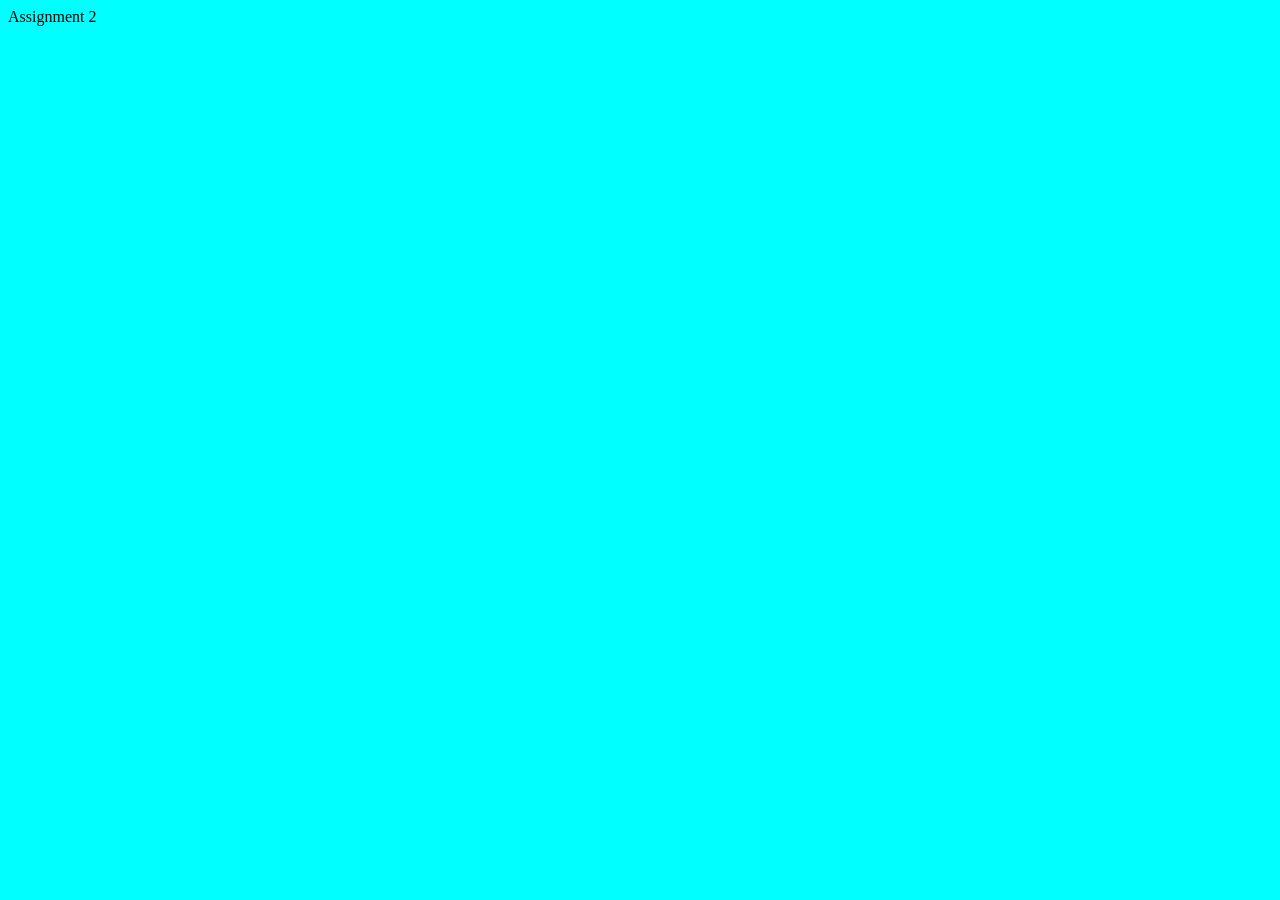
==== index.html @ d629e726 "Check CSS connection" ====
<!DOCTYPE html>
<html lang="en">

<head>
    <meta charset="UTF-8">
    <meta name="viewport" content="width=device-width, initial-scale=1.0">
    <title>TechWave Assignment 2</title>
    <link rel="stylesheet" href="./styles/mainstyle.css">
</head>

<body>
    Assignment 2

</body>

</html>
---- styles/mainstyle.css ----
body {
    background-color: aqua;
}
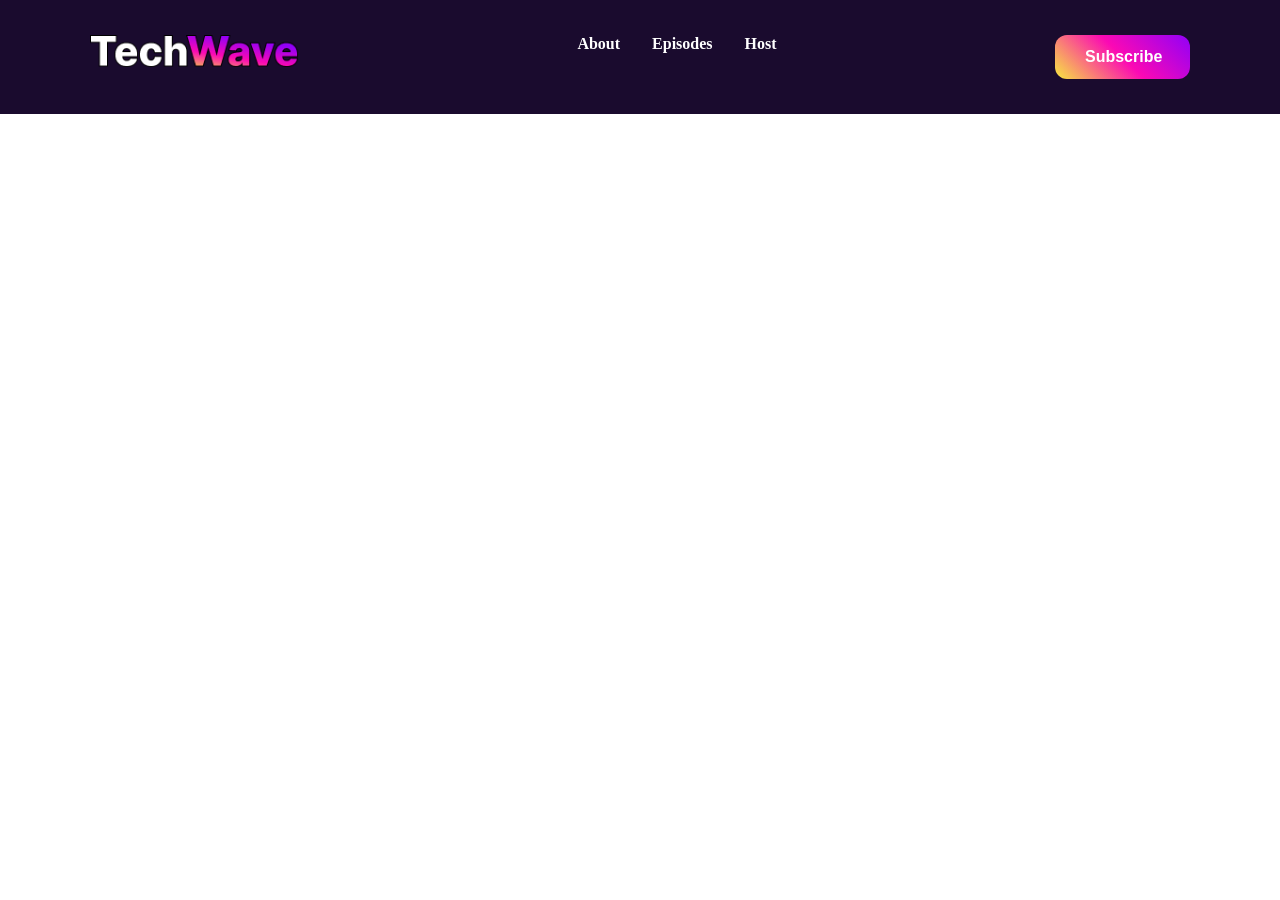
==== commit 002e56cf: "Navbar complete with responsive" ====
--- a/index.html
+++ b/index.html
@@ -9,7 +9,46 @@
 </head>
 
 <body>
-    Assignment 2
+    <!-- Header section start -->
+    <header class="header-section">
+        <nav class="navbar display-flex">
+            <img class="logo" src="./assets/TechWave.png" alt="TechWave logo">
+            <ul class="navbar-links display-flex">
+                <li class="navbar-item"><a href="" class="navbar-link">About</a></li>
+                <li class="navbar-item"><a href="" class="navbar-link">Episodes</a></li>
+                <li class="navbar-item"><a href="" class="navbar-link">Host</a></li>
+
+            </ul>
+
+            <button class="btn-primary-nav">Subscribe</button>
+
+
+
+            <img class="van-mobile-menu" src="./assets/hamburger-menu.png" alt="">
+
+
+
+
+        </nav>
+
+    </header>
+
+    <!-- Header section End -->
+
+    <!-- main start -->
+
+    <main>
+
+    </main>
+
+    <!-- Main End -->
+
+    <!-- Footer start -->
+
+    <footer>
+
+    </footer>
+    <!-- Footer End -->
 
 </body>
 
--- a/styles/mainstyle.css
+++ b/styles/mainstyle.css
@@ -1,3 +1,99 @@
-body {
-    background-color: aqua;
+* {
+    margin: 0;
+    padding: 0;
+}
+
+/* Share styles start */
+.display-flex {
+    display: flex;
+}
+
+/* Share styles End */
+
+/* Navbar style start  */
+
+.header-section {
+    background-color: rgba(26, 11, 46, 1);
+}
+
+.navbar {
+    max-width: 1100px;
+    justify-content: space-between;
+    margin: 0px auto;
+    padding: 35px;
+    /* align-items: center; */
+
+}
+
+.logo {
+    max-width: 219px;
+    height: 32px;
+}
+
+.navbar-links {
+
+    gap: 32px;
+}
+
+.navbar-item {
+
+    list-style: none;
+
+
+}
+
+.navbar-link {
+    text-decoration: none;
+    color: #ffffff;
+    font-size: 1rem;
+    font-weight: 600;
+}
+
+.btn-primary-nav {
+    max-width: 135px;
+    height: 44px;
+    cursor: pointer;
+    padding: 12px 30px;
+    font-size: 1rem;
+    font-weight: 600;
+    color: #ffffff;
+    border: none;
+
+    border-radius: 12px;
+
+    background: linear-gradient(45deg, #F7E93F, #FB09B4, #9100F8);
+}
+
+
+.van-mobile-menu {
+    width: 24px;
+    height: 24px;
+}
+
+
+/* Navbar style End  */
+
+
+@media screen and (min-width: 576px) {
+    .van-mobile-menu {
+        display: none;
+    }
+}
+
+/* Mobile, responsive start */
+@media screen and (max-width: 576px) {
+
+    .navbar-links,
+    .btn-primary-nav {
+        display: none;
+    }
+
+    .logo {
+        max-width: 100px;
+
+    }
+
+    .navbar {}
+
+
 }
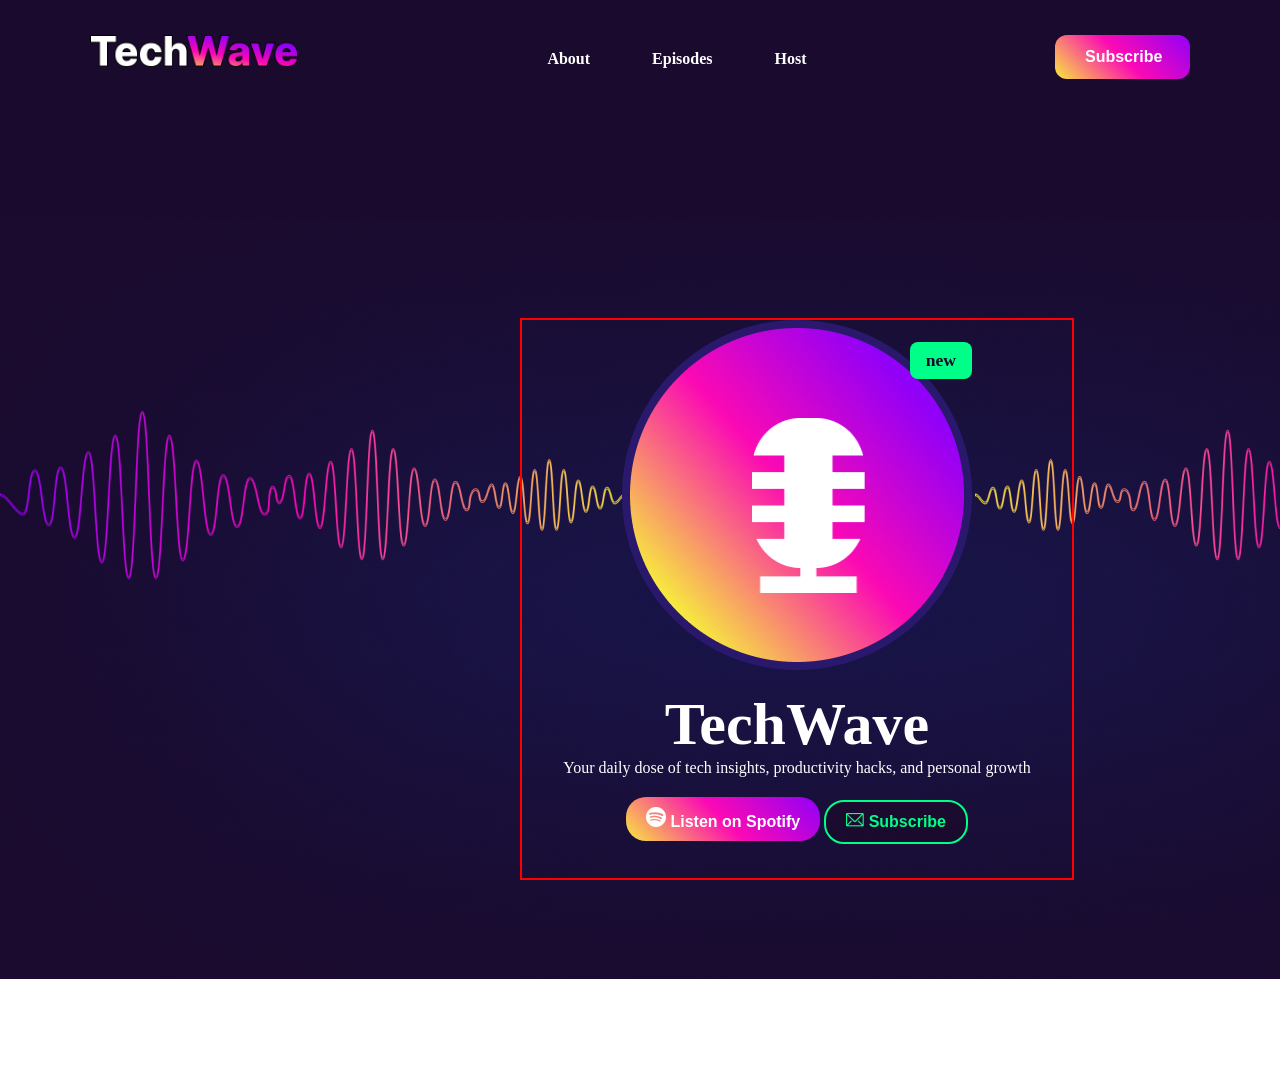
==== commit 0da15dd3: "Hero section completed and updated" ====
--- a/index.html
+++ b/index.html
@@ -12,7 +12,7 @@
     <!-- Header section start -->
     <header class="header-section">
         <nav class="navbar display-flex">
-            <img class="logo" src="./assets/TechWave.png" alt="TechWave logo">
+            <a href=""><img class="logo" src="./assets/TechWave.png" alt="TechWave logo"></a>
             <ul class="navbar-links display-flex">
                 <li class="navbar-item"><a href="" class="navbar-link">About</a></li>
                 <li class="navbar-item"><a href="" class="navbar-link">Episodes</a></li>
@@ -30,6 +30,36 @@
 
 
         </nav>
+
+        <!-- Hero section start  -->
+        <section class="hero-container display-flex">
+            <div class="hero-content">
+                <div class="hero-image-section-min display-flex">
+
+                    <div class="heo-image display-flex">
+
+                        <img src="./assets/microphone.png" alt="">
+                    </div>
+
+                    <div class="hero-img-new">
+                        <p> new </p>
+                    </div>
+
+                </div>
+                <div class="techwave-section">
+                    <h3 class="section-title">TechWave</h3>
+                    <p class="section-description">Your daily dose of tech insights, productivity hacks, and personal
+                        growth</p>
+                    <div class="hero-buttn-group">
+                        <button class="btn-hero-spotify"> <img src="./assets/spotify.png" alt=""> Listen on Spotify
+                        </button>
+                        <button class="btn-hero-sub"> <img src="./assets/message.png" alt=""> Subscribe</button>
+                    </div>
+
+                </div>
+            </div>
+        </section>
+        <!-- Hero section End  -->
 
     </header>
 
--- a/styles/mainstyle.css
+++ b/styles/mainstyle.css
@@ -6,6 +6,18 @@
 /* Share styles start */
 .display-flex {
     display: flex;
+}
+
+.section-title {
+    font-size: 3.75rem;
+    font-weight: bolder;
+    color: #ffffff;
+}
+
+.section-description {
+    font-size: 1rem;
+    font-weight: 400;
+    color: #ffffff;
 }
 
 /* Share styles End */
@@ -33,13 +45,21 @@
 .navbar-links {
 
     gap: 32px;
+
+    align-items: center;
 }
 
 .navbar-item {
 
     list-style: none;
-
-
+    padding: 15px;
+    border-radius: 8px;
+
+
+}
+
+.navbar-item:hover {
+    background-color: #fb09b2ad;
 }
 
 .navbar-link {
@@ -73,6 +93,115 @@
 
 /* Navbar style End  */
 
+/* Hero section styles start */
+.hero-container {
+    max-width: 1600px;
+    height: 760px;
+    background-image: url(../assets/hero-bg.png);
+    margin: 101px auto;
+
+    align-items: center;
+    justify-content: center;
+
+}
+
+.hero-content {
+    width: 550px;
+    height: 558px;
+    border: 2px solid red;
+    margin: 0 auto;
+    margin-left: 520px;
+
+
+
+}
+
+.hero-image-section-min {
+    justify-content: center;
+    align-items: center;
+    background-image: url(../assets/hero-circle.png);
+    background-repeat: no-repeat;
+
+    width: 350px;
+    height: 350px;
+    margin-left: 100px;
+
+}
+
+.heo-image {
+
+    justify-content: center;
+    width: 116px;
+    height: 175px;
+
+    /* padding: 15px; */
+    margin: 0px 0px 50px 130px;
+
+}
+
+.hero-image-section-min .hero-img-new {
+
+    margin: 0px 0px 270px 45px;
+    background-color: #00FF88;
+    color: #1A0B2E;
+    padding: 8px 16px;
+    border-radius: 8px;
+    font-size: 1.1rem;
+    font-weight: 700;
+
+}
+
+.heo-image {
+    margin-top: 70px;
+    width: 100%;
+
+}
+
+.heo-image img {
+    width: 100%;
+}
+
+.techwave-section {
+
+    text-align: center;
+    margin-top: 20px;
+
+}
+
+.hero-buttn-group {
+    margin-top: 20px;
+}
+
+.btn-hero-spotify {
+    max-width: 250px;
+    height: 44px;
+    cursor: pointer;
+    padding: 8px 20px;
+    font-size: 1rem;
+    font-weight: 600;
+    color: #ffffff;
+    border: none;
+
+    border-radius: 20px;
+
+    background: linear-gradient(45deg, #F7E93F, #FB09B4, #9100F8);
+}
+
+.btn-hero-sub {
+    color: #00FF88;
+    max-width: 250px;
+    height: 44px;
+    cursor: pointer;
+    padding: 8px 20px;
+    font-size: 1rem;
+    font-weight: 600;
+    border: 2px solid #00FF88;
+    border-radius: 20px;
+    background-color: #1a0b2ee2;
+}
+
+/* Hero section styles End */
+
 
 @media screen and (min-width: 576px) {
     .van-mobile-menu {
@@ -93,7 +222,9 @@
 
     }
 
-    .navbar {}
+    .hero-content {
+        margin-left: -60px;
+    }
 
 
 }
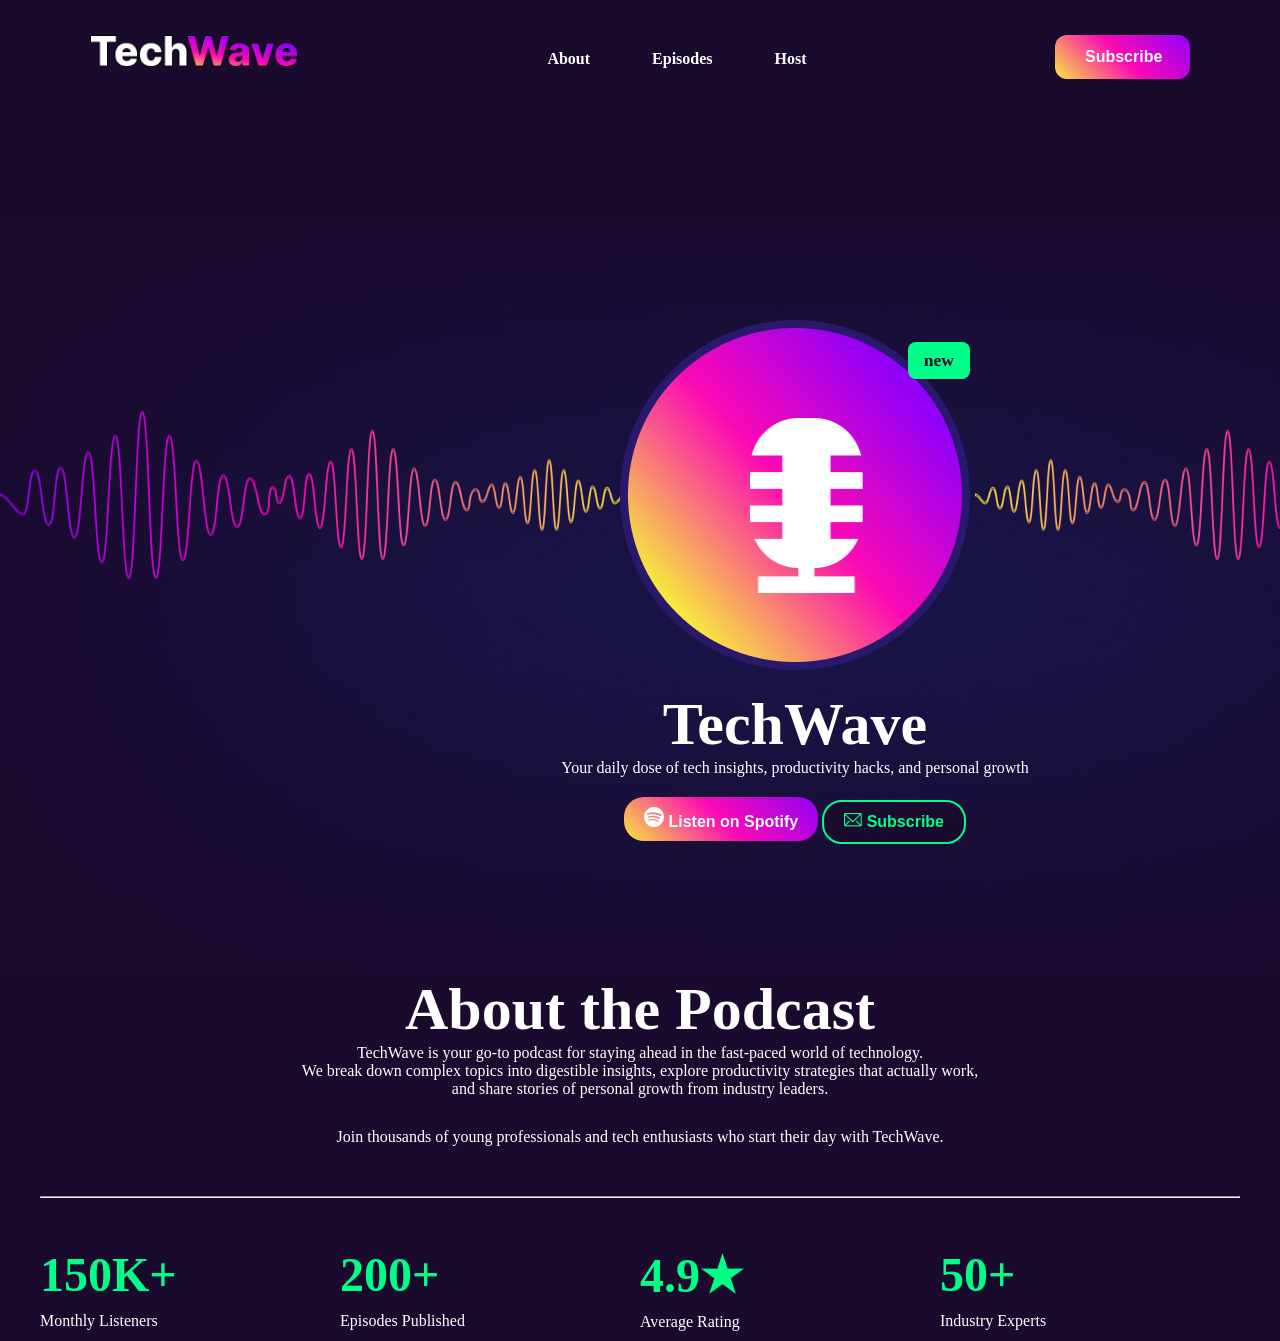
==== commit f368f910: "Added about podcast and try to mobile resposive using grid" ====
--- a/index.html
+++ b/index.html
@@ -58,6 +58,8 @@
 
                 </div>
             </div>
+
+
         </section>
         <!-- Hero section End  -->
 
@@ -68,7 +70,44 @@
     <!-- main start -->
 
     <main>
+        <!-- About Podcast section start -->
+        <div class="podcast-container">
+            <div class="about-podcast">
+                <h3 class="section-title">About the Podcast</h3>
+                <p class="section-description">TechWave is your go-to podcast for staying ahead in the fast-paced world
+                    of technology. <br>
+                    We break down complex topics into digestible insights, explore productivity strategies that actually
+                    work, <br>
+                    and share stories of personal growth from industry leaders.
+                </p>
+                <p class="section-description section-description2">Join thousands of young professionals and tech
+                    enthusiasts who start
+                    their day with TechWave.</p>
+                <hr>
+            </div>
 
+
+            <div class="records-average-monthly">
+                <div class="record">
+                    <h2 class="record-title">150K+</h2>
+                    <p class="record-description section-description">Monthly Listeners</p>
+                </div>
+                <div class="record">
+                    <h2 class="record-title">200+</h2>
+                    <p class="record-description section-description">Episodes Published</p>
+                </div>
+                <div class="record">
+                    <h2 class="record-title">4.9★</h2>
+                    <p class="record-description section-description">Average Rating</p>
+                </div>
+                <div class="record">
+                    <h2 class="record-title">50+</h2>
+                    <p class="record-description section-description">Industry Experts</p>
+                </div>
+
+            </div>
+        </div>
+        <!-- About Podcast section end -->
     </main>
 
     <!-- Main End -->
--- a/styles/mainstyle.css
+++ b/styles/mainstyle.css
@@ -108,7 +108,6 @@
 .hero-content {
     width: 550px;
     height: 558px;
-    border: 2px solid red;
     margin: 0 auto;
     margin-left: 520px;
 
@@ -202,6 +201,43 @@
 
 /* Hero section styles End */
 
+/* About podcast section styles  start */
+.podcast-container {
+    background-color: #1A0B2E;
+    margin-top: -105px;
+}
+
+.about-podcast {
+    text-align: center;
+    max-width: 1200px;
+    height: 222px;
+    margin: 0 auto;
+}
+
+.section-description2 {
+    margin-top: 30px;
+    margin-bottom: 50px;
+}
+
+.records-average-monthly {
+    display: grid;
+    grid-template-columns: repeat(4, 1fr);
+    max-width: 1200px;
+    height: 94px;
+    margin: 0 auto;
+    margin-top: 50px;
+
+
+}
+
+.record-title {
+    font-size: 3rem;
+    font-weight: bolder;
+    color: #00FF88;
+    margin-bottom: 10px;
+}
+
+/* About podcast section styles   end*/
 
 @media screen and (min-width: 576px) {
     .van-mobile-menu {
@@ -226,5 +262,10 @@
         margin-left: -60px;
     }
 
+    .records-average-monthly {
+        grid-template-columns: repeat(2, 1fr);
+        height: 300px;
+        margin-top: 160px;
+    }
 
 }
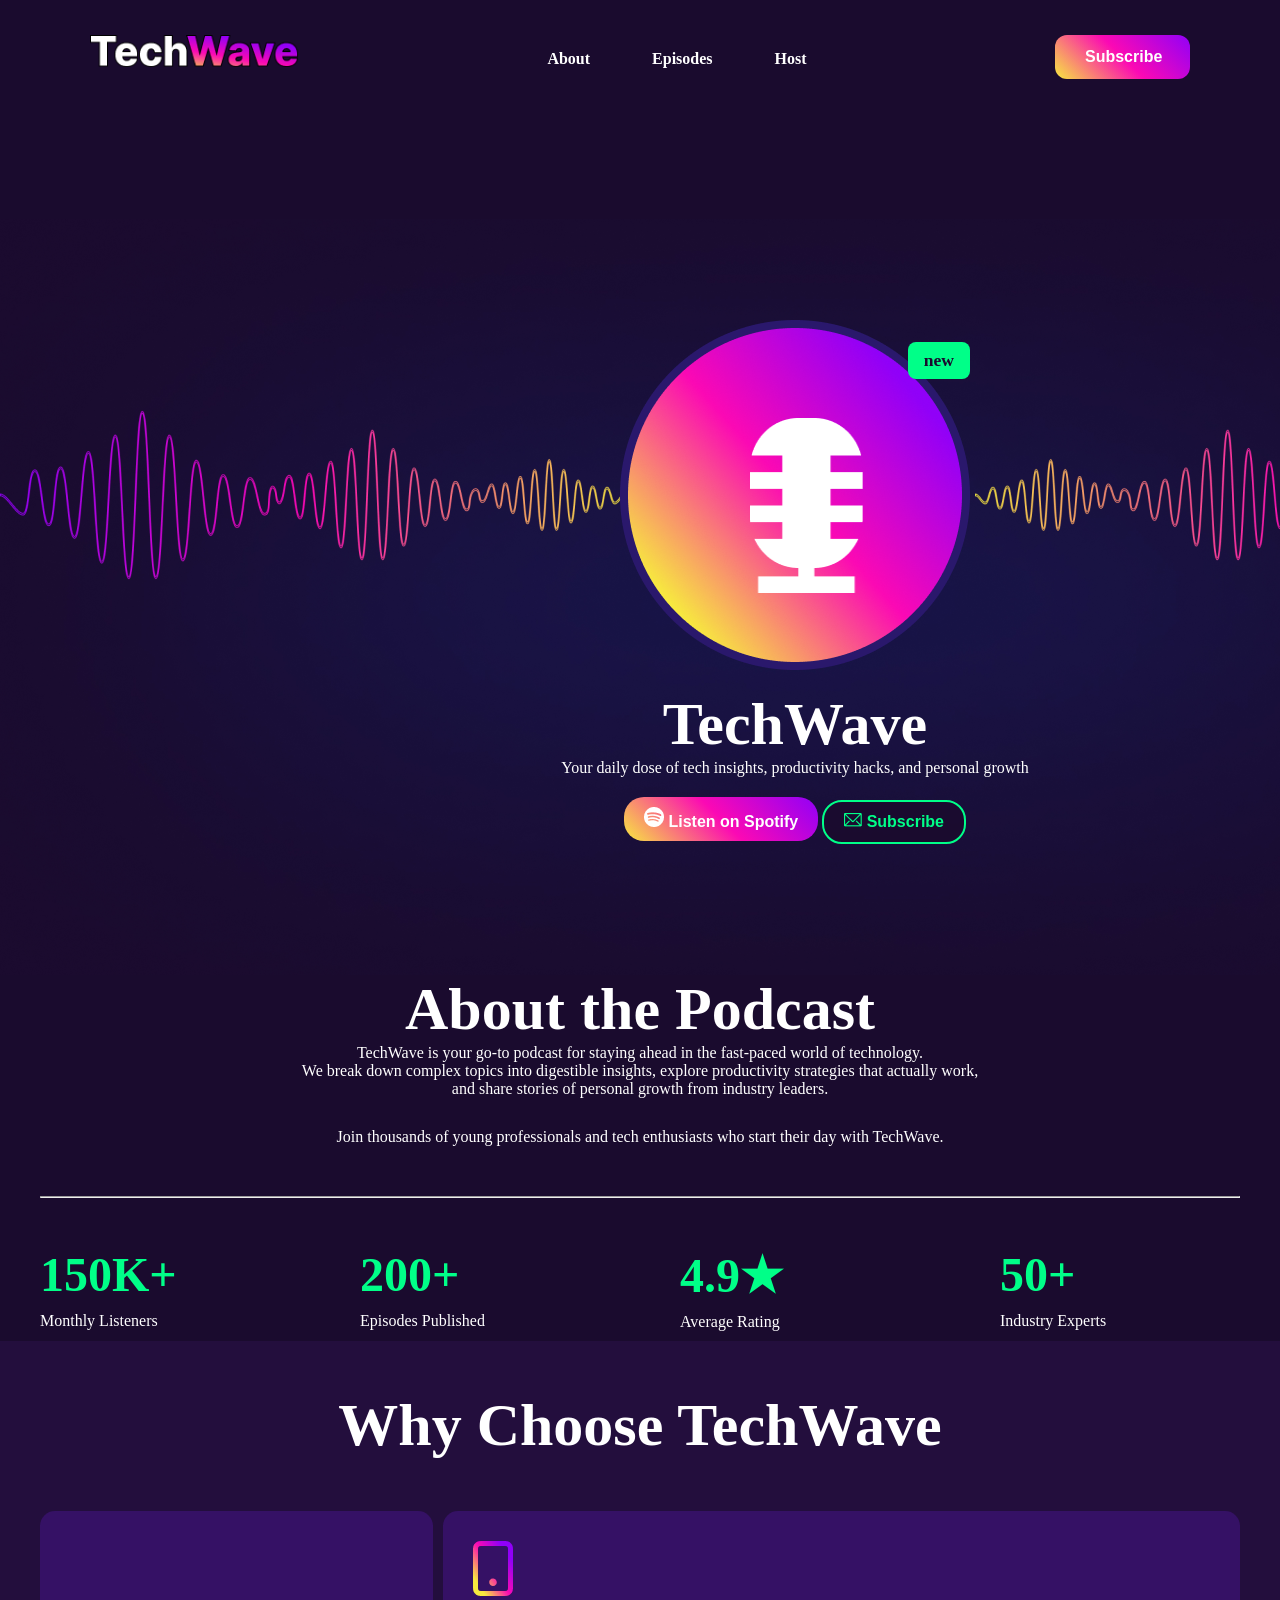
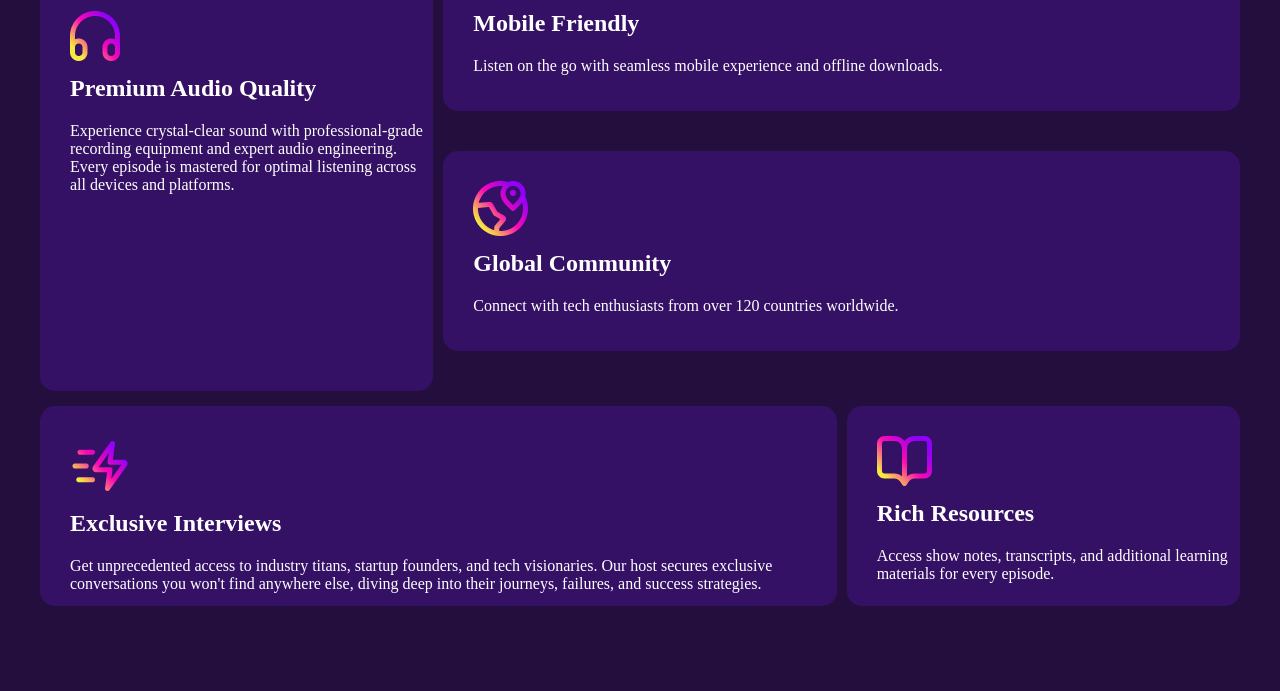
==== commit 7aea8eb8: "feature section added" ====
--- a/index.html
+++ b/index.html
@@ -71,43 +71,98 @@
 
     <main>
         <!-- About Podcast section start -->
-        <div class="podcast-container">
-            <div class="about-podcast">
-                <h3 class="section-title">About the Podcast</h3>
-                <p class="section-description">TechWave is your go-to podcast for staying ahead in the fast-paced world
-                    of technology. <br>
-                    We break down complex topics into digestible insights, explore productivity strategies that actually
-                    work, <br>
-                    and share stories of personal growth from industry leaders.
-                </p>
-                <p class="section-description section-description2">Join thousands of young professionals and tech
-                    enthusiasts who start
-                    their day with TechWave.</p>
-                <hr>
+        <section>
+            <div class="podcast-container">
+                <div class="about-podcast">
+                    <h3 class="section-title">About the Podcast</h3>
+                    <p class="section-description">TechWave is your go-to podcast for staying ahead in the fast-paced
+                        world
+                        of technology. <br>
+                        We break down complex topics into digestible insights, explore productivity strategies that
+                        actually
+                        work, <br>
+                        and share stories of personal growth from industry leaders.
+                    </p>
+                    <p class="section-description section-description2">Join thousands of young professionals and tech
+                        enthusiasts who start
+                        their day with TechWave.</p>
+                    <hr>
+                </div>
+
+
+                <div class="records-average-monthly">
+                    <div class="record">
+                        <h2 class="record-title">150K+</h2>
+                        <p class="record-description section-description">Monthly Listeners</p>
+                    </div>
+                    <div class="record">
+                        <h2 class="record-title">200+</h2>
+                        <p class="record-description section-description">Episodes Published</p>
+                    </div>
+                    <div class="record">
+                        <h2 class="record-title">4.9★</h2>
+                        <p class="record-description section-description">Average Rating</p>
+                    </div>
+                    <div class="record">
+                        <h2 class="record-title">50+</h2>
+                        <p class="record-description section-description">Industry Experts</p>
+                    </div>
+
+                </div>
+            </div>
+        </section>
+        <!-- About Podcast section end -->
+
+        <!-- Feature section (Community, mobile friendly etc.) start -->
+        <section class="feature-container">
+            <div class="feature-title">
+                <h3 class="section-title">Why Choose TechWave</h3>
+            </div>
+            <div class="feature-elements">
+                <div class="feature-element1">
+                    <img class="feature-image feature-element-img" src="./assets/headphone.png" alt="">
+                    <h4 class="feature-titles">Premium Audio Quality</h4>
+                    <p class="feature-description section-description">Experience crystal-clear sound with
+                        professional-grade recording
+                        equipment and expert audio
+                        engineering. Every episode is mastered for optimal listening across all devices and platforms.
+                    </p>
+                </div>
+                <div class="feature-element2">
+                    <img class="feature-image feature-element-img2" src="./assets/device.png" alt="">
+                    <h4 class="feature-titles"> Mobile Friendly</h4>
+                    <p class="feature-description section-description">Listen on the go with seamless mobile experience
+                        and offline downloads.
+                    </p>
+                </div>
+                <div class="feature-element3">
+                    <img class="feature-image feature-element-img2" src="./assets/location.png" alt="">
+                    <h4 class="feature-titles"> Global Community</h4>
+                    <p class="feature-description section-description">Connect with tech enthusiasts from over 120
+                        countries worldwide.
+                    </p>
+                </div>
+
+                <div class="feature-element4">
+                    <img class="feature-image feature-element-img2" src="./assets/zap-fast.png" alt="">
+                    <h4 class="feature-titles"> Exclusive Interviews</h4>
+                    <p class="feature-description section-description">Get unprecedented access to industry titans,
+                        startup founders, and tech visionaries. Our host secures exclusive conversations you won't find
+                        anywhere else, diving deep into their journeys, failures, and success strategies.
+                    </p>
+                </div>
+                <div class="feature-element5">
+                    <img class="feature-image feature-element-img2" src="./assets/resource.png" alt="">
+                    <h4 class="feature-titles">Rich Resources</h4>
+                    <p class="feature-description section-description">Access show notes, transcripts, and additional
+                        learning materials for every episode.
+                    </p>
+                </div>
             </div>
 
 
-            <div class="records-average-monthly">
-                <div class="record">
-                    <h2 class="record-title">150K+</h2>
-                    <p class="record-description section-description">Monthly Listeners</p>
-                </div>
-                <div class="record">
-                    <h2 class="record-title">200+</h2>
-                    <p class="record-description section-description">Episodes Published</p>
-                </div>
-                <div class="record">
-                    <h2 class="record-title">4.9★</h2>
-                    <p class="record-description section-description">Average Rating</p>
-                </div>
-                <div class="record">
-                    <h2 class="record-title">50+</h2>
-                    <p class="record-description section-description">Industry Experts</p>
-                </div>
-
-            </div>
-        </div>
-        <!-- About Podcast section end -->
+        </section>
+        <!-- Feature section (Community, mobile friendly etc.) End -->
     </main>
 
     <!-- Main End -->
--- a/styles/mainstyle.css
+++ b/styles/mainstyle.css
@@ -17,6 +17,12 @@
 .section-description {
     font-size: 1rem;
     font-weight: 400;
+    color: #ffffff;
+}
+
+.feature-titles {
+    font-size: 1.5rem;
+    font-weight: bold;
     color: #ffffff;
 }
 
@@ -226,6 +232,7 @@
     height: 94px;
     margin: 0 auto;
     margin-top: 50px;
+    gap: 80px;
 
 
 }
@@ -239,6 +246,106 @@
 
 /* About podcast section styles   end*/
 
+
+/* Feature section style (Community, mobile) start */
+
+.feature-container {
+    background-color: #230E3D;
+}
+
+.feature-title {
+    max-width: 1200px;
+    height: 80px;
+    margin: 0 auto;
+    text-align: center;
+    padding-top: 50px;
+    margin-bottom: 40px;
+}
+
+.feature-elements {
+    max-width: 1200px;
+    margin: 0 auto;
+    display: grid;
+    grid-template-columns: repeat(3, 1fr);
+    grid-template-rows: repeat(3, 400px);
+    gap: 10px;
+    height: 780px;
+
+
+
+
+}
+
+.feature-element1 {
+    grid-row: span 2;
+    grid-column: span 1;
+    height: 480px;
+    /* padding: 130px 20px 5px 10px; */
+    padding-left: 30px;
+    background-color: #351165;
+    border-radius: 15px;
+}
+
+.feature-element-img {
+    margin-top: 100px;
+    margin-bottom: 10px;
+}
+
+.feature-element-img2 {
+    margin-top: 30px;
+    margin-bottom: 10px;
+}
+
+.feature-element2 {
+    grid-row: span 1;
+    grid-column: span 2;
+
+    height: 50%;
+    padding-left: 30px;
+    background-color: #351165;
+    border-radius: 15px;
+}
+
+.feature-element3 {
+    grid-row: span 1;
+    grid-column: span 2;
+
+    height: 50%;
+    margin-top: -170PX;
+    padding-left: 30px;
+    background-color: #351165;
+    border-radius: 15px;
+
+}
+
+.feature-element4 {
+    grid-row: span 1;
+    grid-column: span 2;
+
+    margin-top: -325px;
+    height: 50%;
+    padding-left: 30px;
+    background-color: #351165;
+    border-radius: 15px;
+}
+
+.feature-element5 {
+
+
+    margin-top: -325px;
+    height: 50%;
+    padding-left: 30px;
+    background-color: #351165;
+    border-radius: 15px;
+}
+
+.feature-titles {
+    margin-bottom: 20px;
+}
+
+
+/* Feature section style (Community, mobile) End */
+
 @media screen and (min-width: 576px) {
     .van-mobile-menu {
         display: none;
@@ -268,4 +375,8 @@
         margin-top: 160px;
     }
 
+    .feature-elements {
+        grid-template-columns: 1fr;
+    }
+
 }
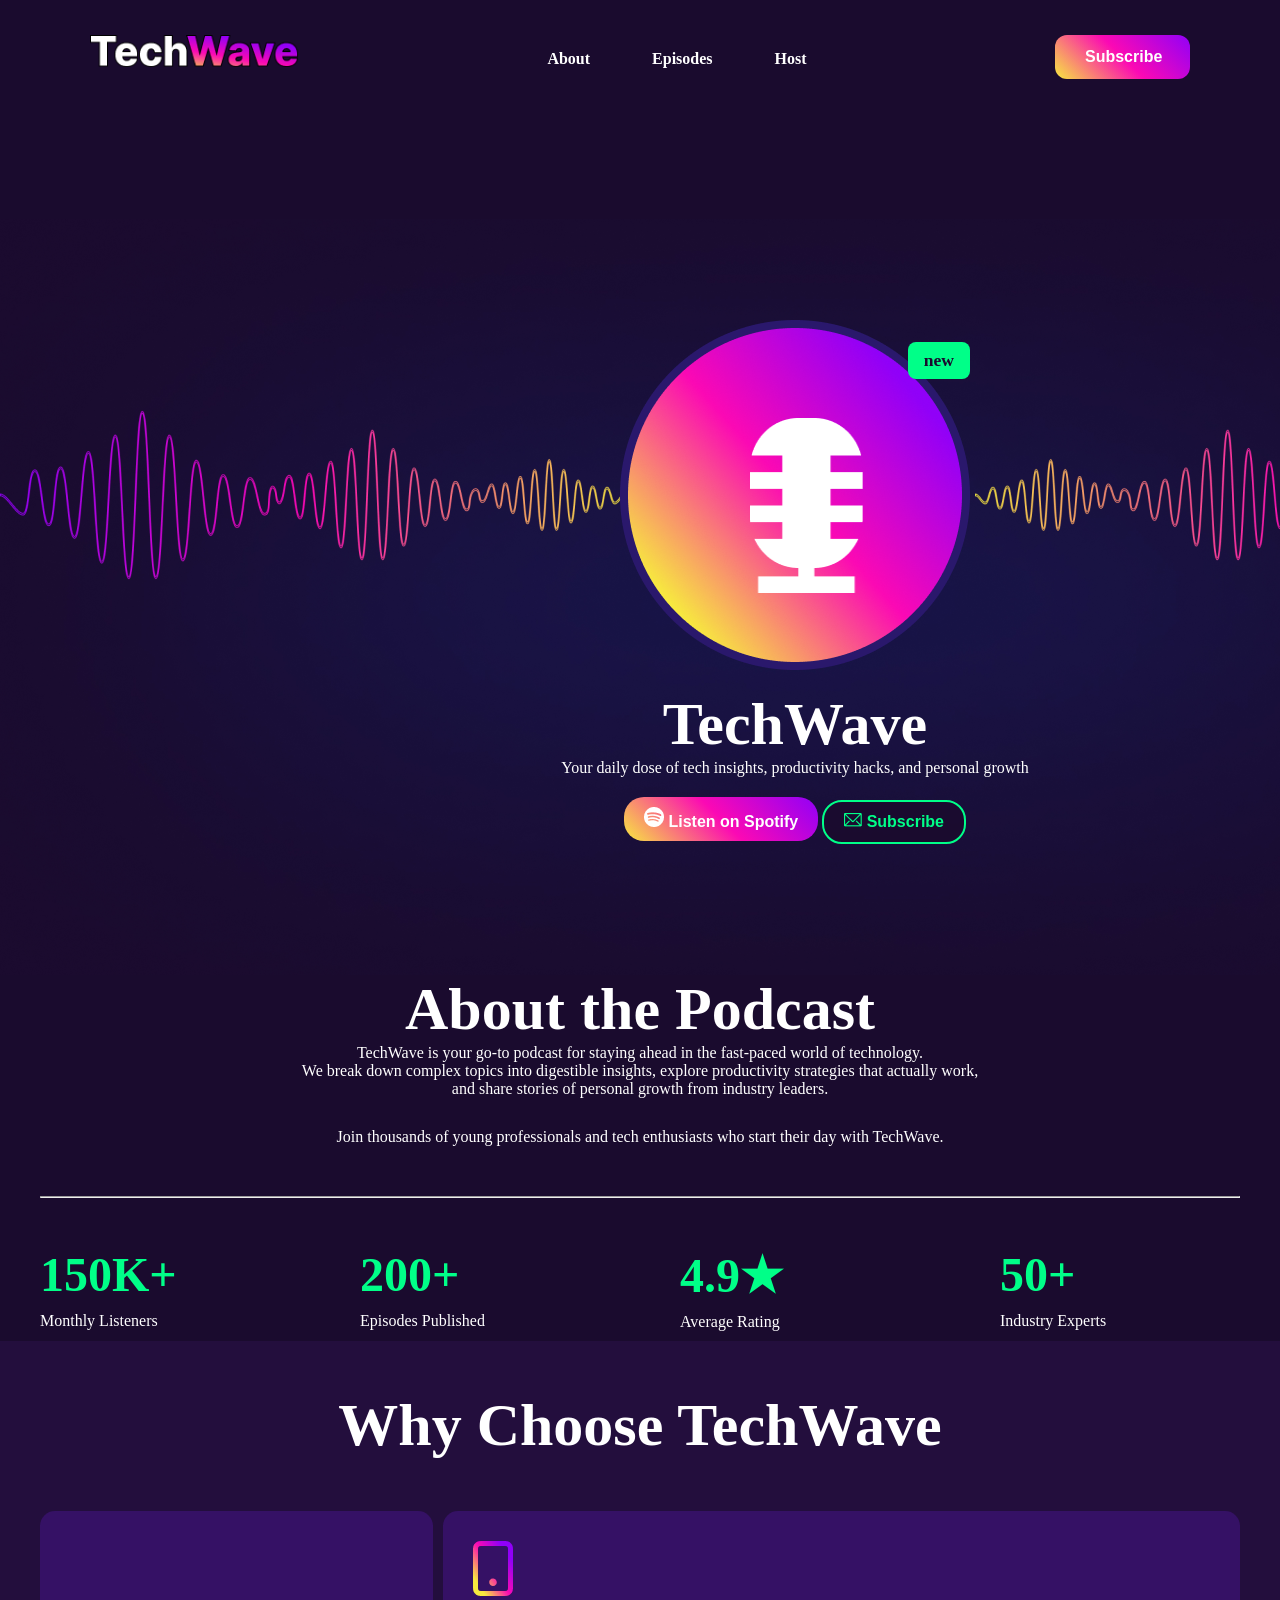
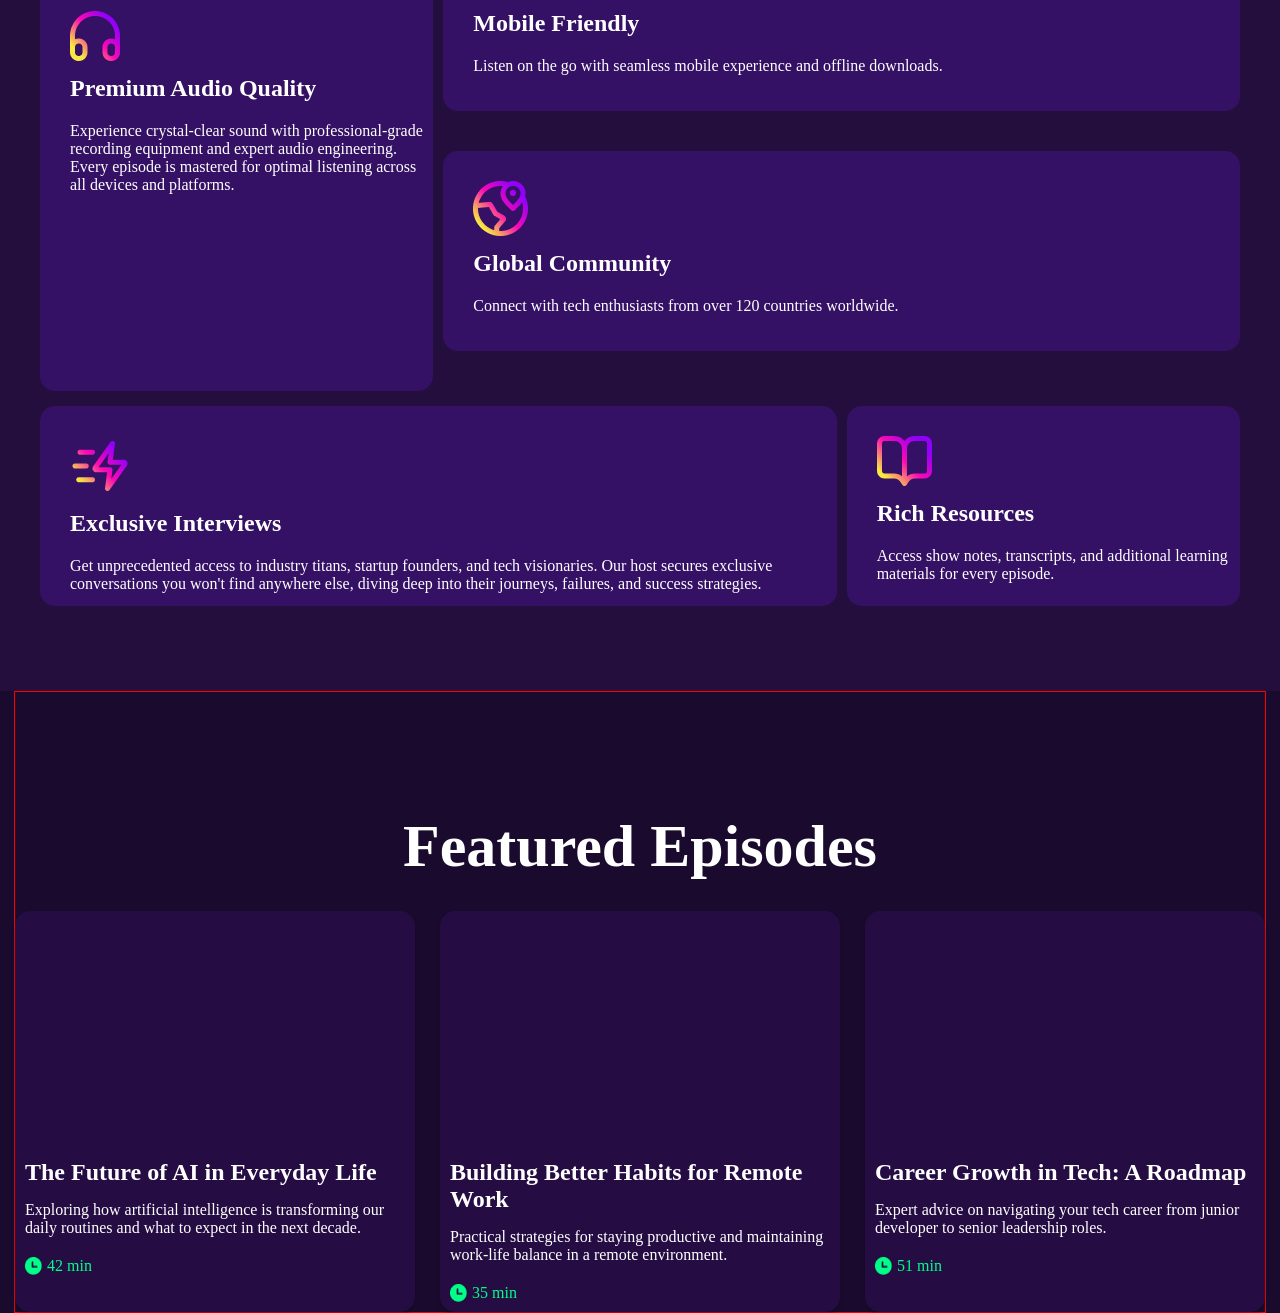
==== commit e12bc2ab: "Added feature episod and mobile" ====
--- a/index.html
+++ b/index.html
@@ -163,6 +163,53 @@
 
         </section>
         <!-- Feature section (Community, mobile friendly etc.) End -->
+
+        <!-- featured Episodes and meet the host start -->
+        <section class="feature-meet-host">
+            <div class="feature-episodes">
+                <div>
+                    <h2 class="section-title feature-episod-meet-title">Featured Episodes</h2>
+                </div>
+                <div class="feature-episodes-cards display-flex">
+                    <div class="feature-episodes-card">
+                        <iframe class="ireame" width="380" height="224" src="https://www.youtube.com/embed/tgbNymZ7vqY">
+                        </iframe>
+                        <h4 class="feature-episode-title">The Future of AI in Everyday Life</h4>
+                        <p class="section-description">Exploring how artificial intelligence is transforming our daily
+                            routines and what to
+                            expect
+                            in the next decade.</p>
+                        <div class="display-flex watch-time-container">
+                            <img src="./assets/clock.png" alt="">
+                            <p><span class="watch-time">42 min</span></p>
+                        </div>
+                    </div>
+                    <div class="feature-episodes-card">
+                        <iframe class="ireame" width="380" height="224" src="https://www.youtube.com/embed/tgbNymZ7vqY">
+                        </iframe>
+                        <h4 class="feature-episode-title">Building Better Habits for Remote Work</h4>
+                        <p class="section-description">Practical strategies for staying productive and maintaining
+                            work-life balance in a remote environment.</p>
+                        <div class="display-flex watch-time-container">
+                            <img src="./assets/clock.png" alt="">
+                            <p><span class="watch-time">35 min</span></p>
+                        </div>
+                    </div>
+                    <div class="feature-episodes-card">
+                        <iframe class="ireame" width="380" height="224" src="https://www.youtube.com/embed/tgbNymZ7vqY">
+                        </iframe>
+                        <h4 class="feature-episode-title">Career Growth in Tech: A Roadmap</h4>
+                        <p class="section-description">Expert advice on navigating your tech career from junior
+                            developer to senior leadership roles.</p>
+                        <div class="display-flex watch-time-container">
+                            <img src="./assets/clock.png" alt="">
+                            <p><span class="watch-time">51 min</span></p>
+                        </div>
+                    </div>
+                </div>
+            </div>
+        </section>
+        <!-- featured Episodes and meet the host End -->
     </main>
 
     <!-- Main End -->
--- a/styles/mainstyle.css
+++ b/styles/mainstyle.css
@@ -346,6 +346,65 @@
 
 /* Feature section style (Community, mobile) End */
 
+/* feature episode and meet host start */
+
+.feature-meet-host {
+    background-color: #1A0B2E;
+}
+
+.feature-episodes {
+    max-width: 1250px;
+    border: 1px solid red;
+    margin: 0 auto;
+}
+
+.feature-episod-meet-title {
+    text-align: center;
+    padding-top: 120px;
+    margin-bottom: 30px;
+}
+
+.feature-episodes-cards {
+    gap: 25px;
+}
+
+.feature-episodes-card {
+    background-color: #250D44;
+    border-radius: 15px;
+    padding: 10px;
+    box-shadow: 0 4px 4px rgba(0, 0, 0, 0.25);
+
+
+}
+
+.feature-episode-title {
+    font-size: 1.5rem;
+    font-weight: bold;
+    color: #ffffff;
+    margin-bottom: 15px;
+    margin-top: 10px;
+
+}
+
+.watch-time-container {
+    margin-top: 20px;
+}
+
+.watch-time {
+    font-size: 1rem;
+    font-weight: 500;
+    color: #00FF88;
+    margin-left: 5px;
+
+}
+
+.ireame {
+    border: none;
+    border-radius: 15px;
+}
+
+/* feature episode and meet host end */
+
 @media screen and (min-width: 576px) {
     .van-mobile-menu {
         display: none;
@@ -354,6 +413,7 @@
 
 /* Mobile, responsive start */
 @media screen and (max-width: 576px) {
+
 
     .navbar-links,
     .btn-primary-nav {
@@ -379,4 +439,8 @@
         grid-template-columns: 1fr;
     }
 
+    .feature-episodes-cards {
+        flex-direction: column;
+    }
+
 }
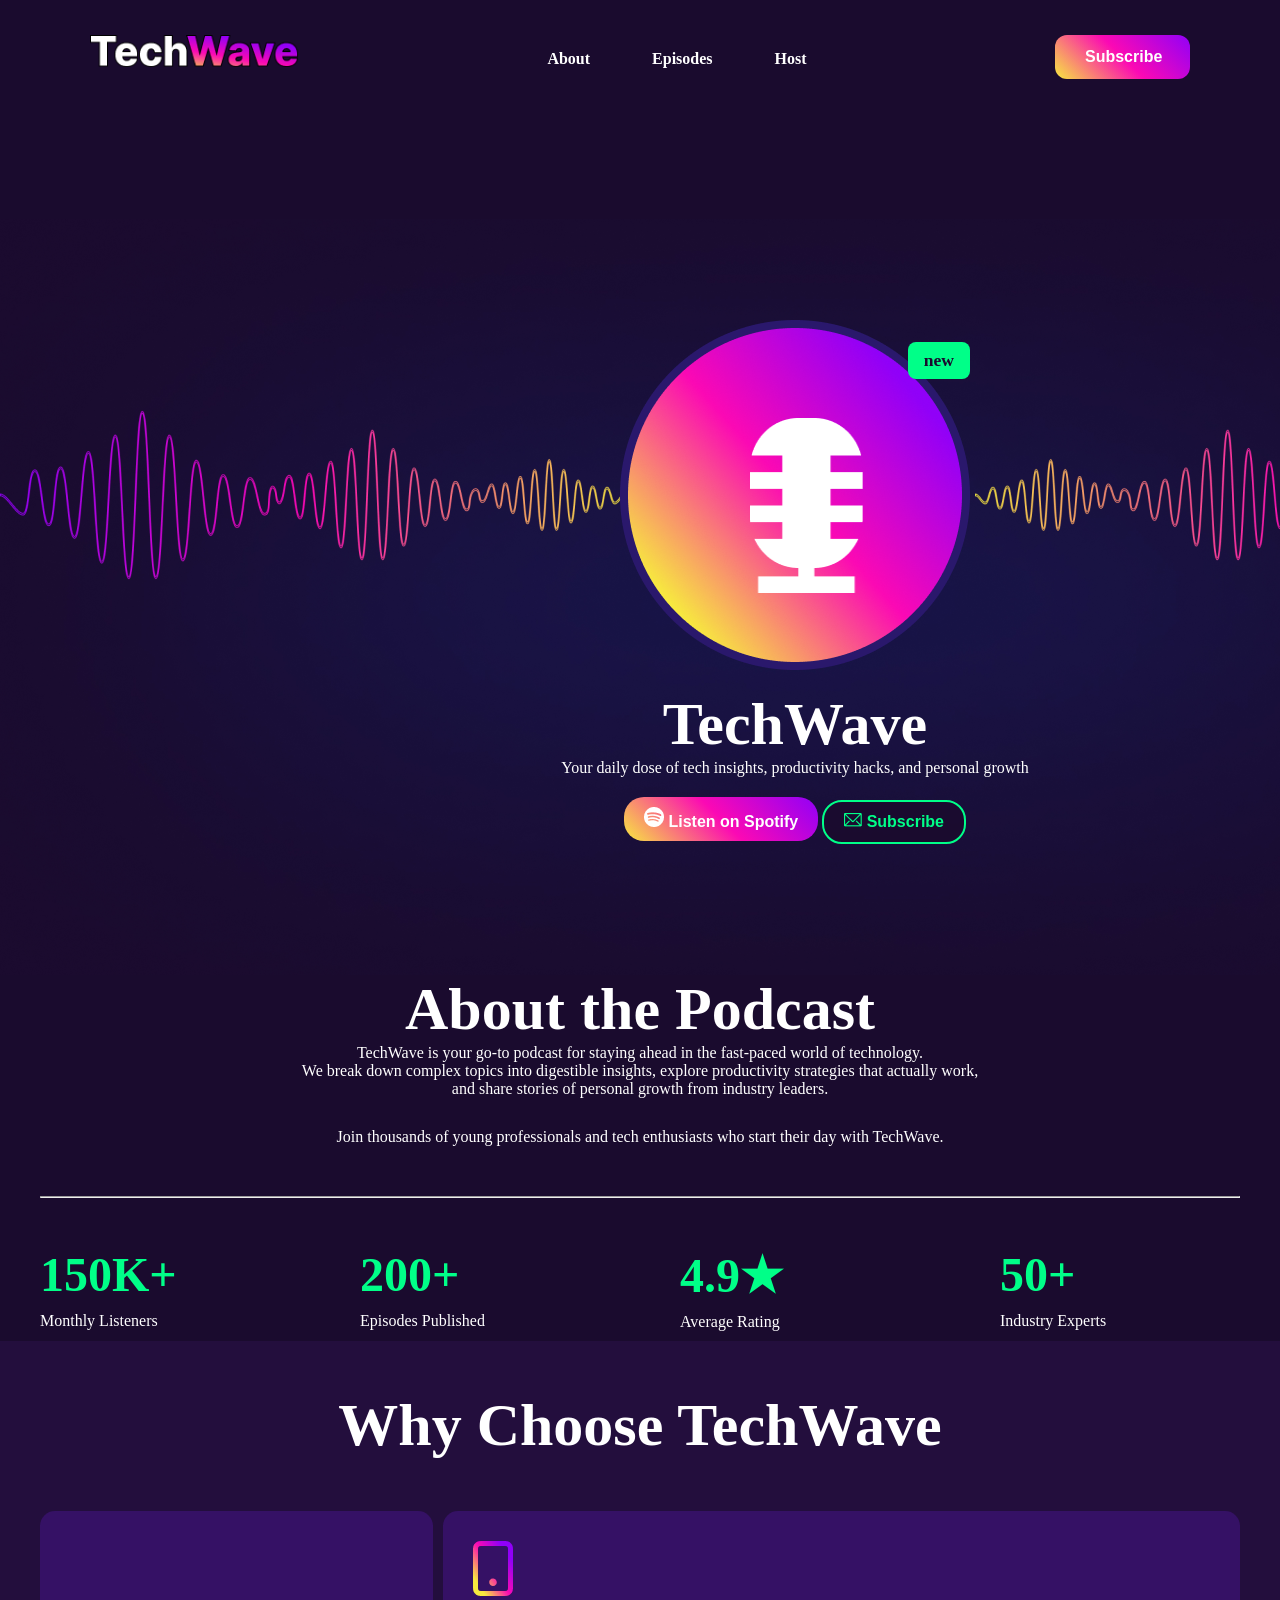
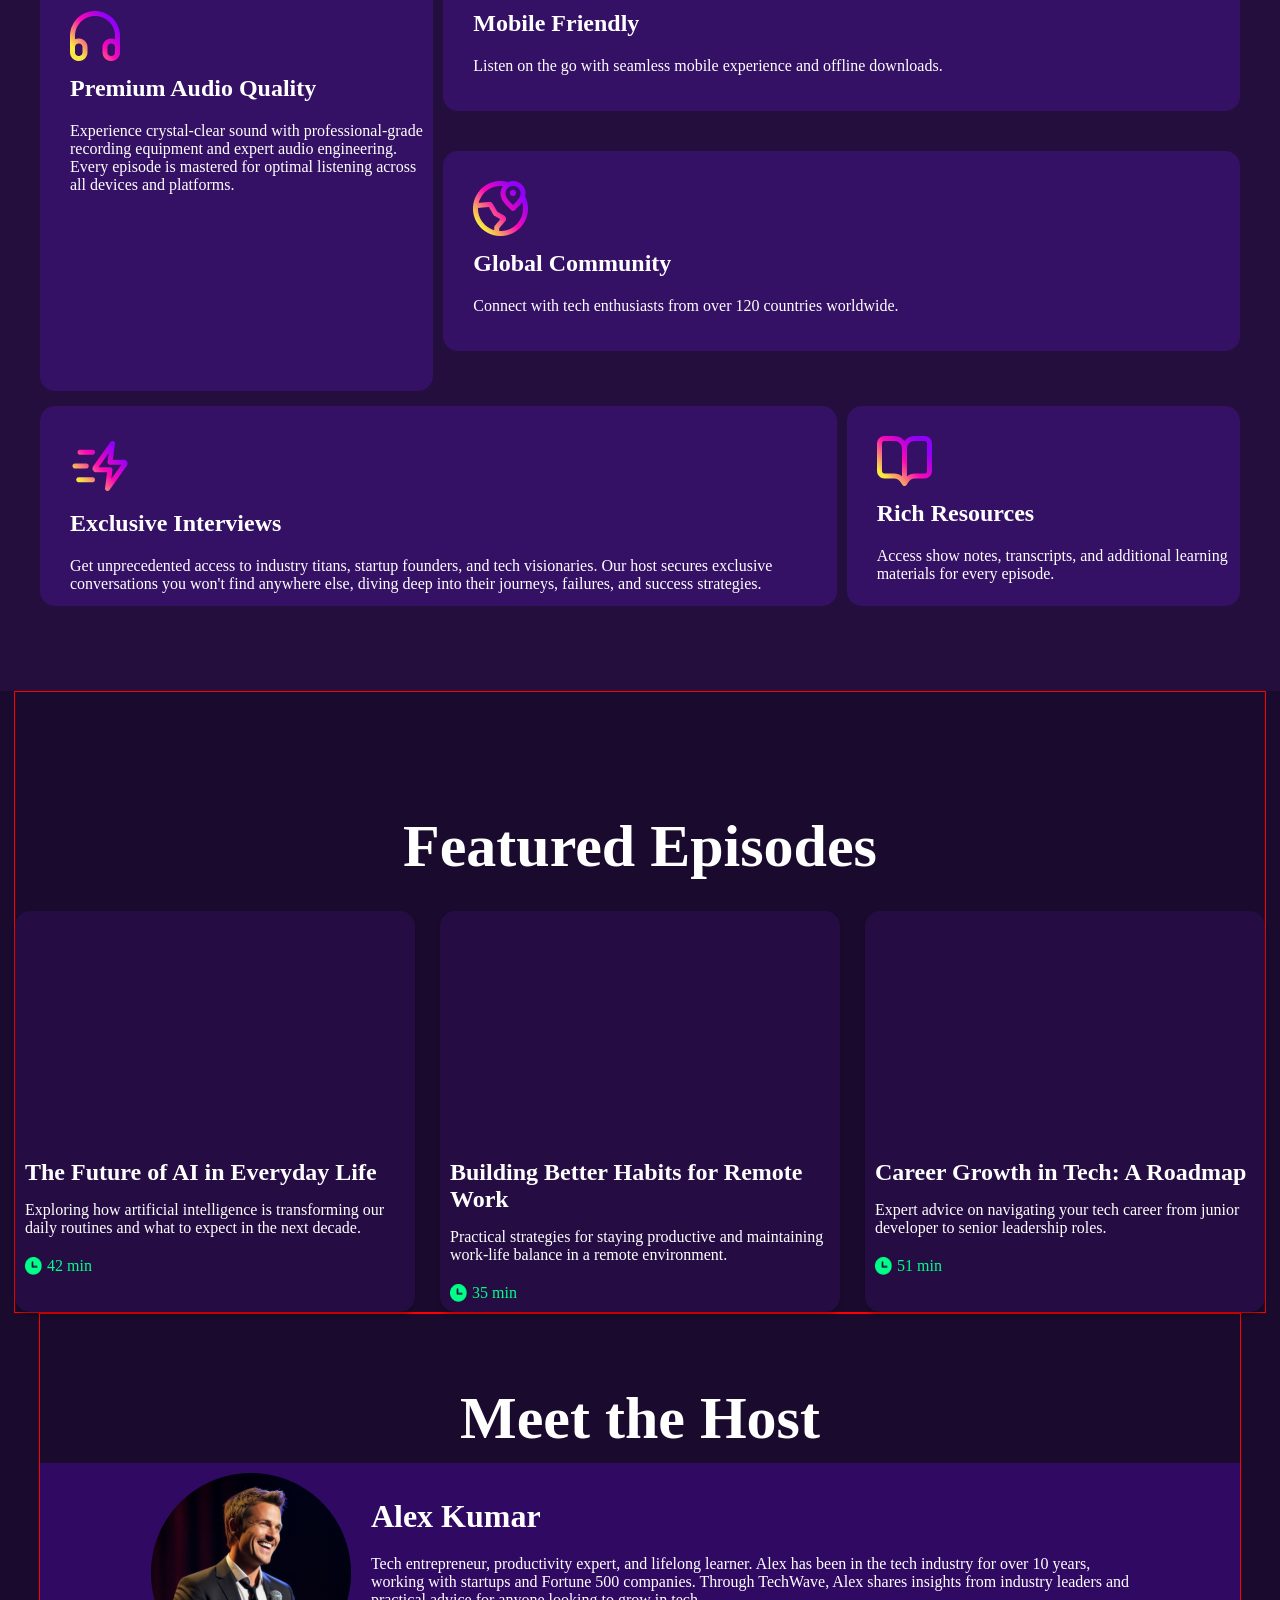
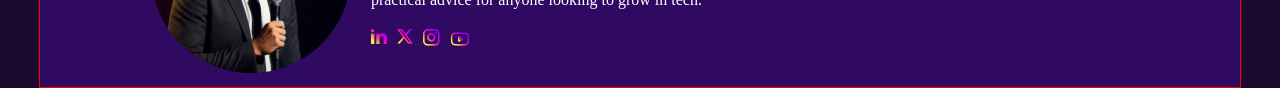
==== commit 252d70ab: "added meet the gast" ====
--- a/index.html
+++ b/index.html
@@ -208,6 +208,37 @@
                     </div>
                 </div>
             </div>
+            <!-- meet the host start -->
+            <div class="meet-thehost-container ">
+                <div class="meet-the-host-title">
+                    <h1 class="section-title">Meet the Host</h1>
+                </div>
+                <div class="host-container display-flex ">
+                    <div class="host-img">
+                        <img src="./assets/host.png" alt="">
+                    </div>
+                    <div class="host-content">
+                        <h3 class="host-name">Alex Kumar</h3>
+                        <p class="section-description">Tech entrepreneur, productivity expert, and lifelong learner.
+                            Alex has been in the tech
+                            industry for over 10 years, <br>working with startups and Fortune 500 companies. Through
+                            TechWave, Alex shares insights from industry leaders and <br>practical advice for anyone
+                            looking
+                            to grow in tech.</p>
+
+                        <div class="host-social-container display-flex ">
+                            <a href=""> <img src="./assets/linkedin.png" alt=""></a>
+                            <a href=""><img src="./assets/x.png" alt=""></a>
+                            <a href=""><img src="./assets/instagram.png" alt=""></a>
+                            <a href=""><img src="./assets/youtube.png" alt=""></a>
+
+                        </div>
+
+                    </div>
+                </div>
+            </div>
+            <!-- meet the host End -->
+
         </section>
         <!-- featured Episodes and meet the host End -->
     </main>
--- a/styles/mainstyle.css
+++ b/styles/mainstyle.css
@@ -405,6 +405,49 @@
 
 /* feature episode and meet host end */
 
+/* meet the host start */
+.host-name {
+    font-size: 2rem;
+    font-weight: bold;
+    color: #ffffff;
+    margin-bottom: 20px;
+}
+
+.meet-thehost-container {
+    max-width: 1200px;
+    border: 1px solid red;
+    margin: 0 auto;
+}
+
+.meet-the-host-title {
+    text-align: center;
+    margin-top: 70px;
+    margin-bottom: 10px;
+}
+
+.host-container {
+    background-color: #3c0a7da8;
+    padding: 10px;
+    justify-content: center;
+    align-items: center;
+
+
+
+}
+
+.host-content {
+    margin-left: 20px;
+}
+
+.host-social-container {
+    margin-top: 20px;
+    gap: 10px;
+}
+
+
+
+/* meet the host End */
+
 @media screen and (min-width: 576px) {
     .van-mobile-menu {
         display: none;
@@ -439,7 +482,8 @@
         grid-template-columns: 1fr;
     }
 
-    .feature-episodes-cards {
+    .feature-episodes-cards,
+    .host-container {
         flex-direction: column;
     }
 
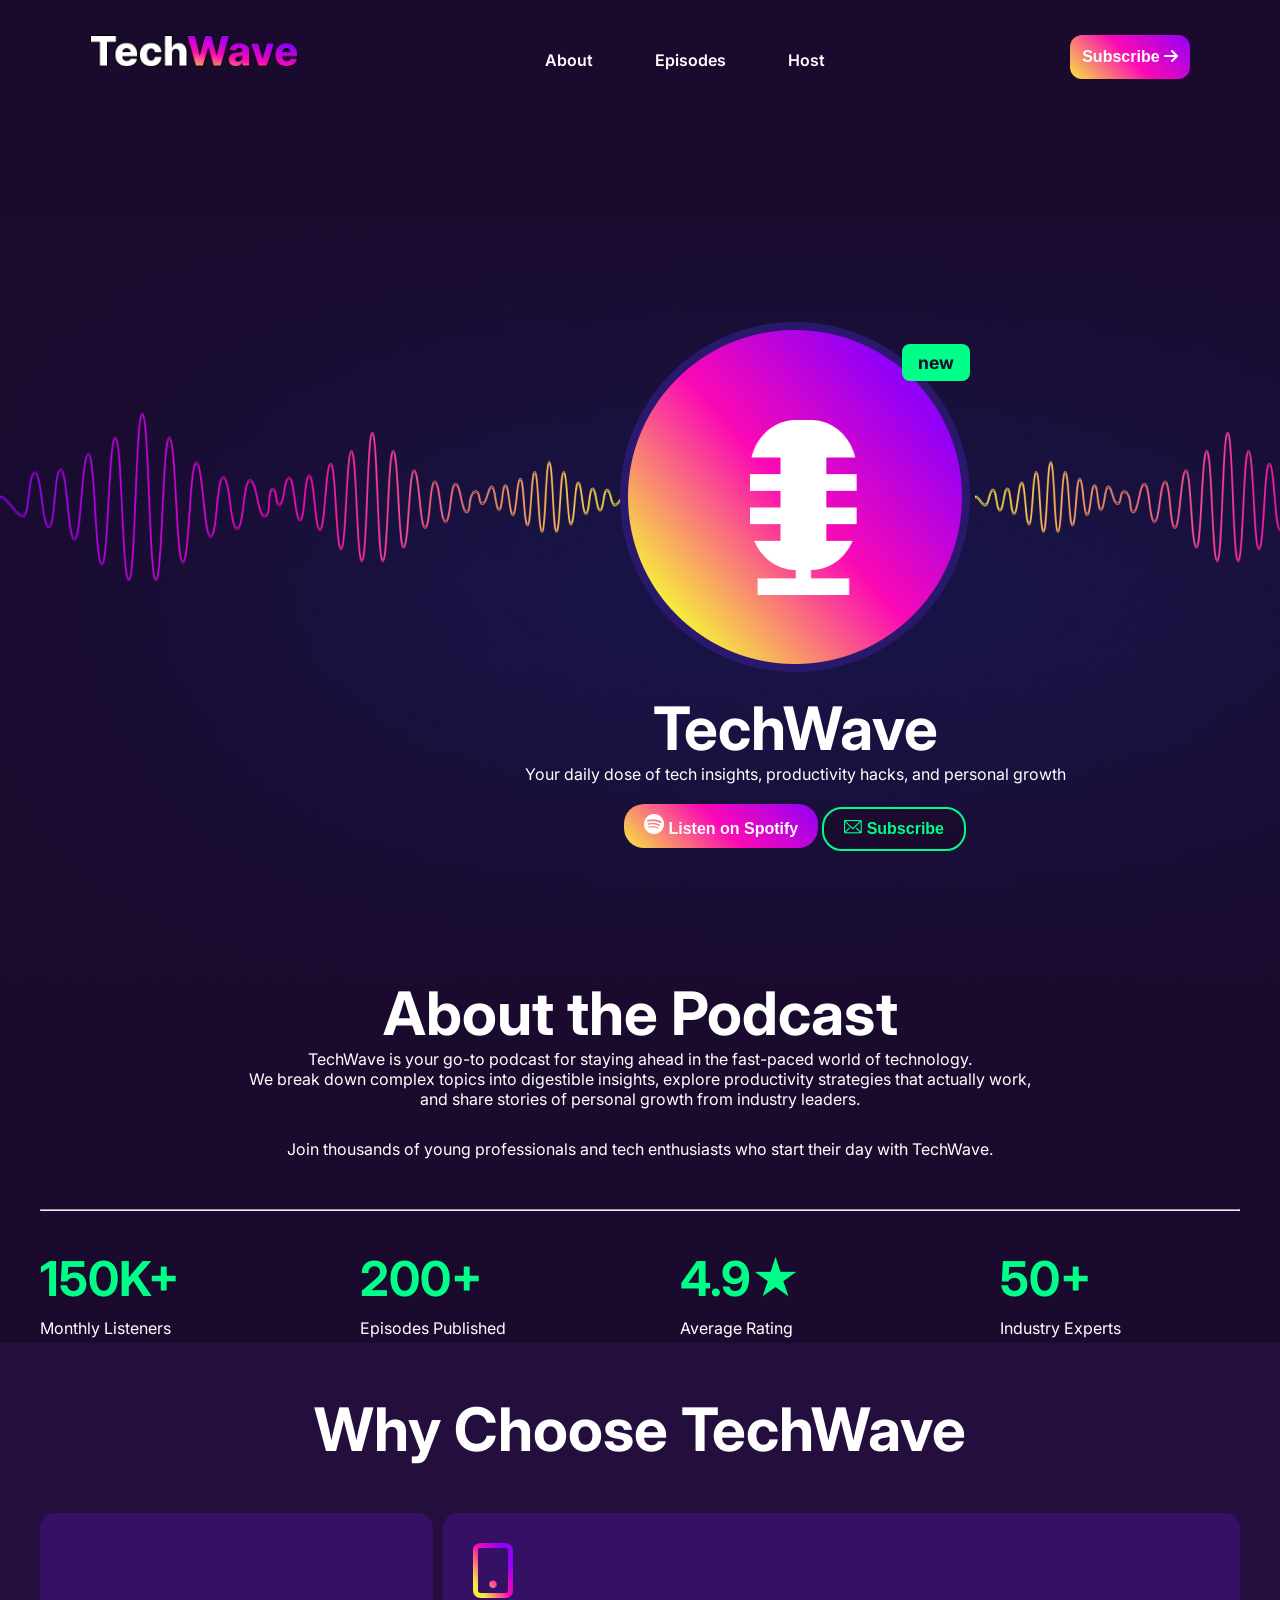
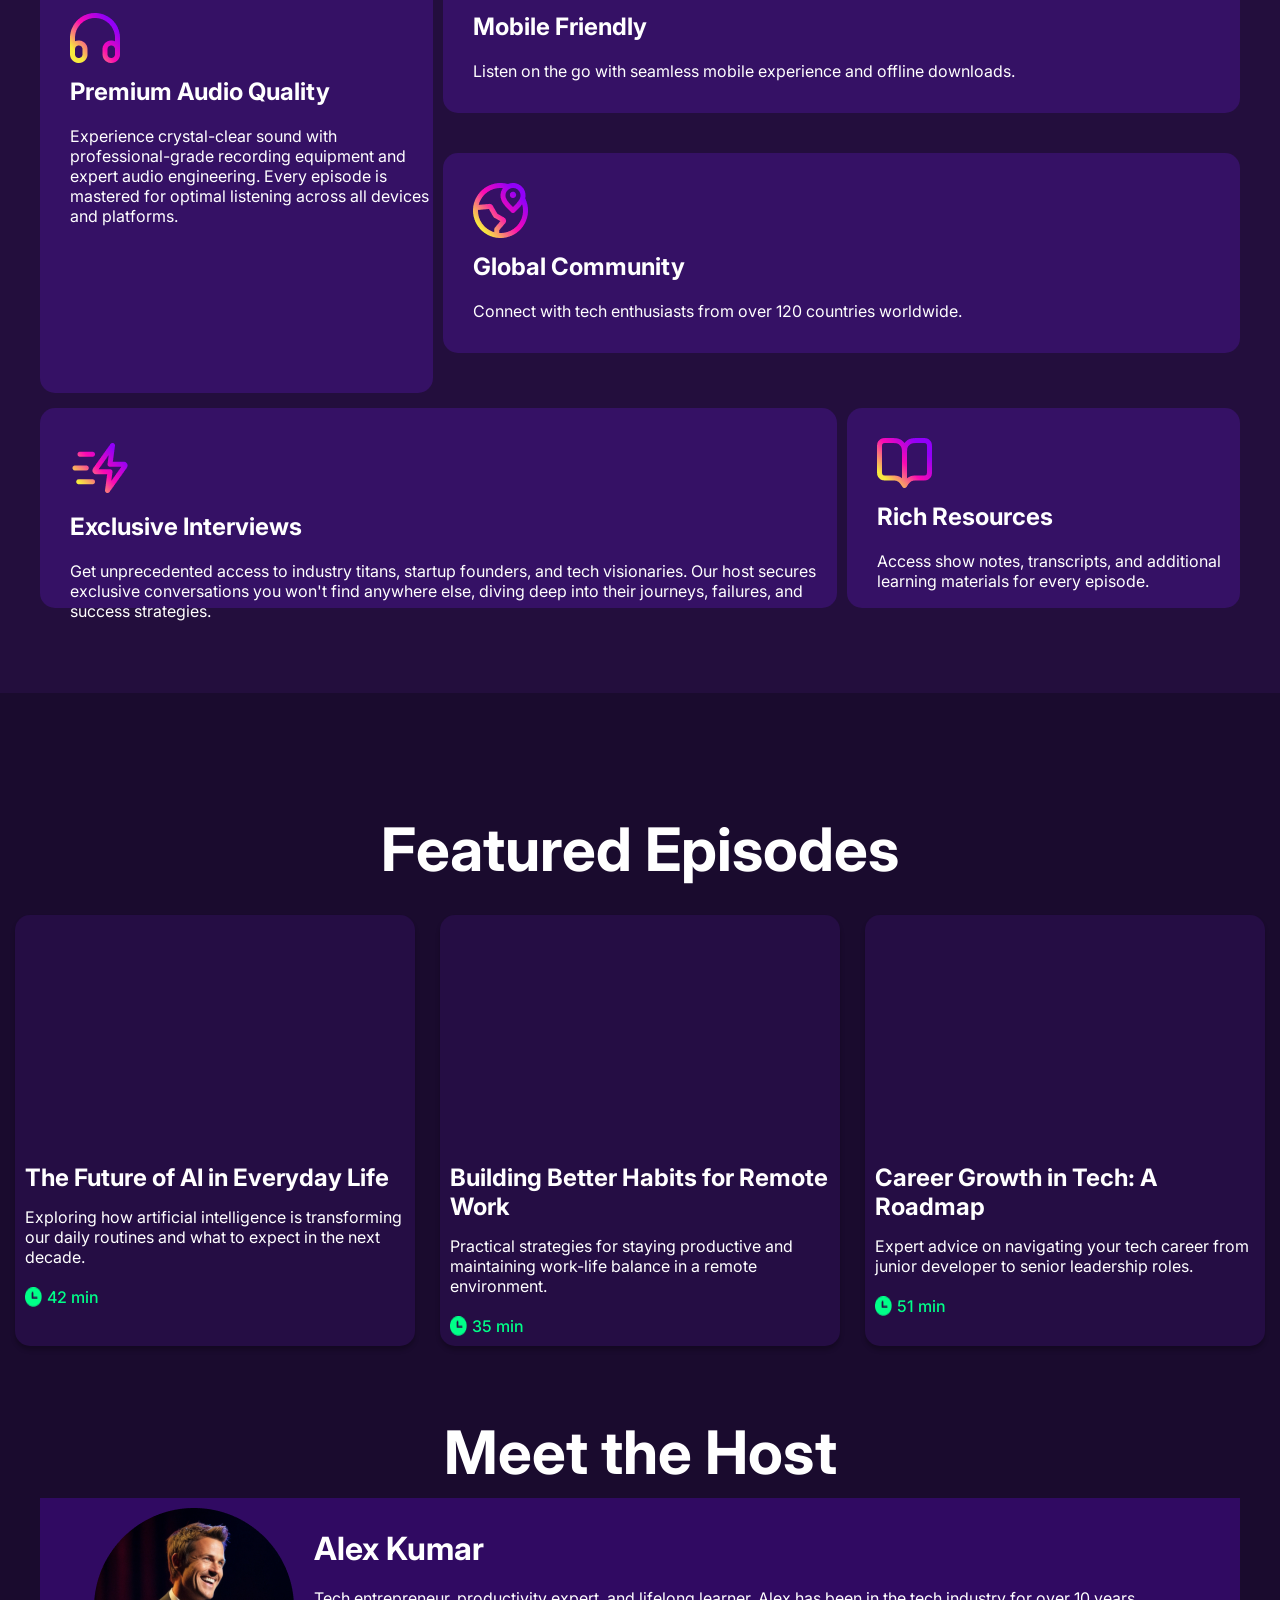
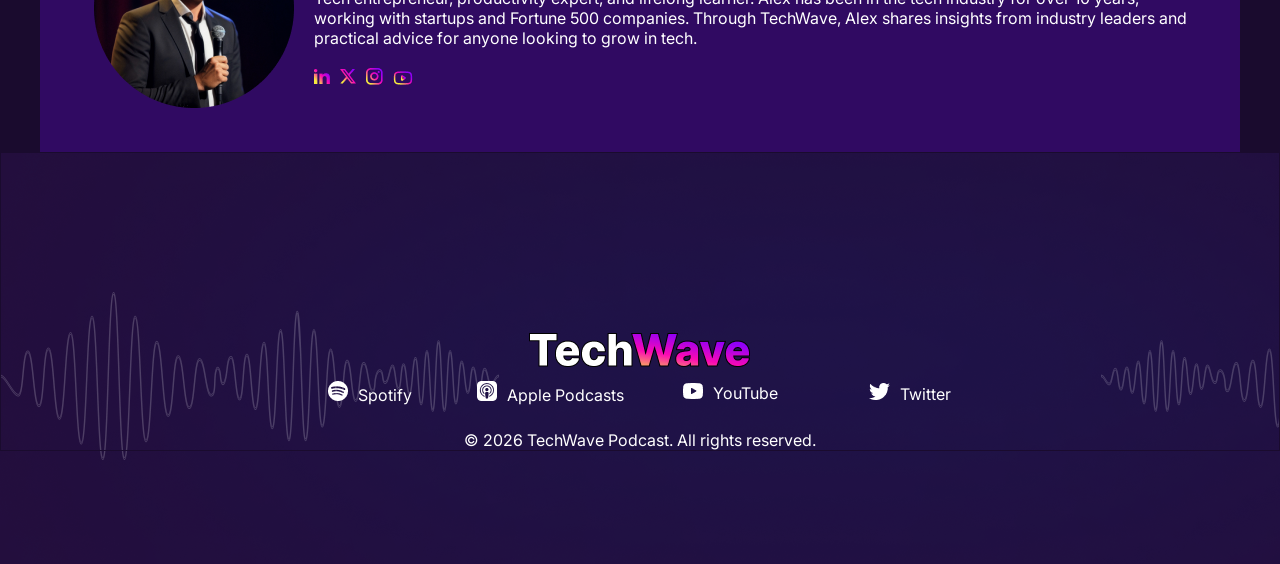
==== commit 05a53605: "added footer sections" ====
--- a/index.html
+++ b/index.html
@@ -6,9 +6,15 @@
     <meta name="viewport" content="width=device-width, initial-scale=1.0">
     <title>TechWave Assignment 2</title>
     <link rel="stylesheet" href="./styles/mainstyle.css">
+    <link rel="stylesheet" href="https://cdnjs.cloudflare.com/ajax/libs/font-awesome/6.0.0/css/all.min.css">
+    <link rel="preconnect" href="https://fonts.googleapis.com">
+    <link rel="preconnect" href="https://fonts.gstatic.com" crossorigin>
+    <link
+        href="https://fonts.googleapis.com/css2?family=Inter:ital,opsz,wght@0,14..32,100..900;1,14..32,100..900&family=Montserrat:ital,wght@0,100..900;1,100..900&family=Open+Sans:ital,wght@0,300..800;1,300..800&family=Playwrite+NO:wght@100..400&display=swap"
+        rel="stylesheet">
 </head>
 
-<body>
+<body class="inter-font">
     <!-- Header section start -->
     <header class="header-section">
         <nav class="navbar display-flex">
@@ -20,7 +26,7 @@
 
             </ul>
 
-            <button class="btn-primary-nav">Subscribe</button>
+            <button class="btn-primary-nav">Subscribe <i class="fas fa-arrow-right"></i></button>
 
 
 
@@ -247,7 +253,19 @@
 
     <!-- Footer start -->
 
-    <footer>
+    <footer class="footer-section">
+        <div class="footer-centernt">
+            <div class="footer-image">
+                <img src="./assets/TechWave.png" alt="">
+            </div>
+            <div class="footer-socials ">
+                <div><img src="./assets/spotify.png" alt="">Spotify</div>
+                <div><img src="./assets/apple-podcast.png" alt="">Apple Podcasts</div>
+                <div><img src="./assets/youtube-podcast.png" alt="">YouTube</div>
+                <div><img src="./assets/twitter.png" alt="">Twitter</div>
+            </div>
+            <p class="section-description">© 2026 TechWave Podcast. All rights reserved.</p>
+        </div>
 
     </footer>
     <!-- Footer End -->
--- a/styles/mainstyle.css
+++ b/styles/mainstyle.css
@@ -1,6 +1,15 @@
 * {
     margin: 0;
     padding: 0;
+
+}
+
+
+
+.inter-font {
+    font-family: "Inter", sans-serif;
+    font-optical-sizing: auto;
+
 }
 
 /* Share styles start */
@@ -79,7 +88,7 @@
     max-width: 135px;
     height: 44px;
     cursor: pointer;
-    padding: 12px 30px;
+    padding: 12px 12px;
     font-size: 1rem;
     font-weight: 600;
     color: #ffffff;
@@ -354,7 +363,7 @@
 
 .feature-episodes {
     max-width: 1250px;
-    border: 1px solid red;
+    /* border: 1px solid red; */
     margin: 0 auto;
 }
 
@@ -415,7 +424,7 @@
 
 .meet-thehost-container {
     max-width: 1200px;
-    border: 1px solid red;
+    /* border: 1px solid red; */
     margin: 0 auto;
 }
 
@@ -430,6 +439,7 @@
     padding: 10px;
     justify-content: center;
     align-items: center;
+    padding-bottom: 40px;
 
 
 
@@ -447,6 +457,47 @@
 
 
 /* meet the host End */
+
+/* footer section start */
+
+.footer-section {
+    background: url(../assets/footer-bg.png);
+    max-width: 1600px;
+    height: 412px;
+}
+
+.footer-centernt {
+    max-width: 1360px;
+    border: 1px solid #1A0B2E;
+    margin: 0 auto;
+    text-align: center;
+}
+
+.footer-image {
+    margin-top: 180px;
+    margin-bottom: 10px;
+}
+
+.footer-socials {
+    display: grid;
+    grid-template-columns: repeat(4, 1fr);
+    max-width: 700px;
+
+    color: #ffffff;
+    justify-content: center;
+    align-items: center;
+    margin-bottom: 30px;
+    gap: 20px;
+    /* border: 1px solid red; */
+    margin: 0 auto;
+    margin-bottom: 25px;
+}
+
+.footer-socials img {
+    margin-right: 10px;
+}
+
+/* footer section end */
 
 @media screen and (min-width: 576px) {
     .van-mobile-menu {
@@ -487,4 +538,8 @@
         flex-direction: column;
     }
 
+    .footer-socials {
+        grid-template-columns: repeat(2, 1fr);
+    }
+
 }
